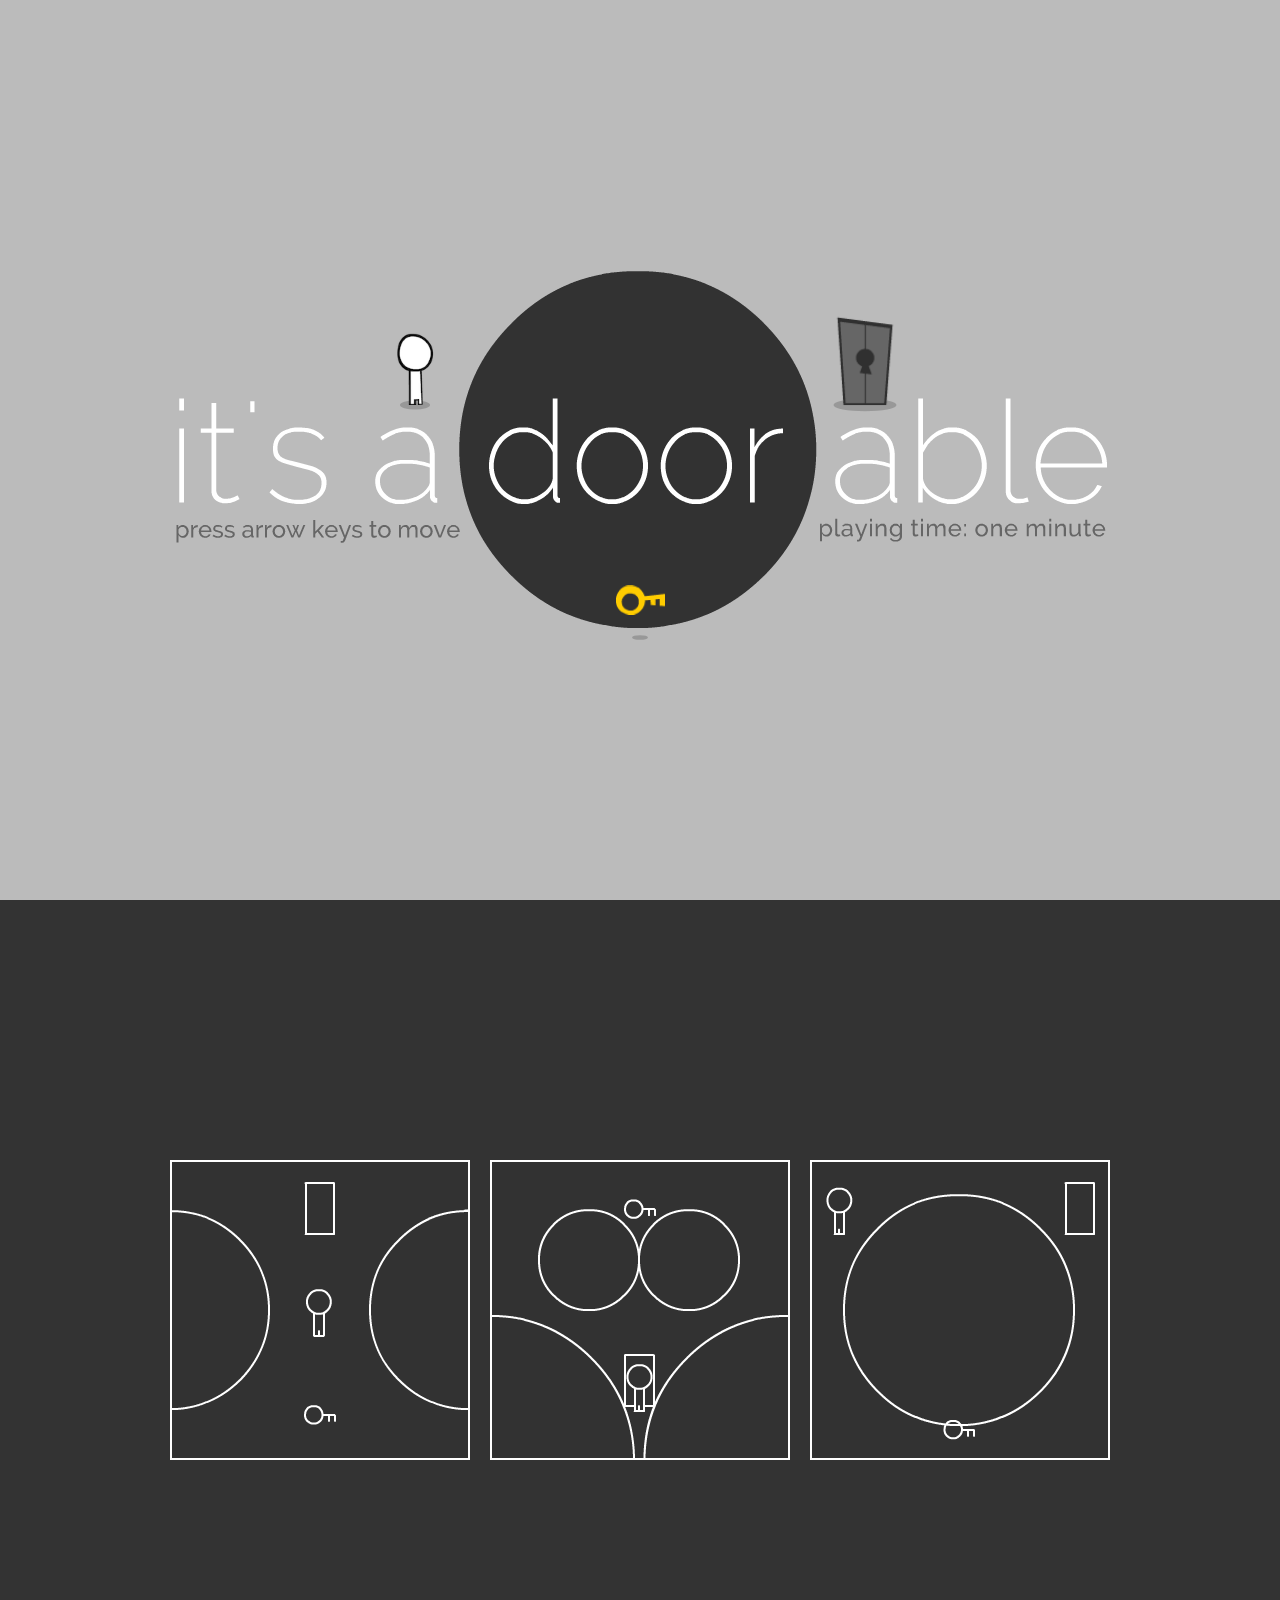
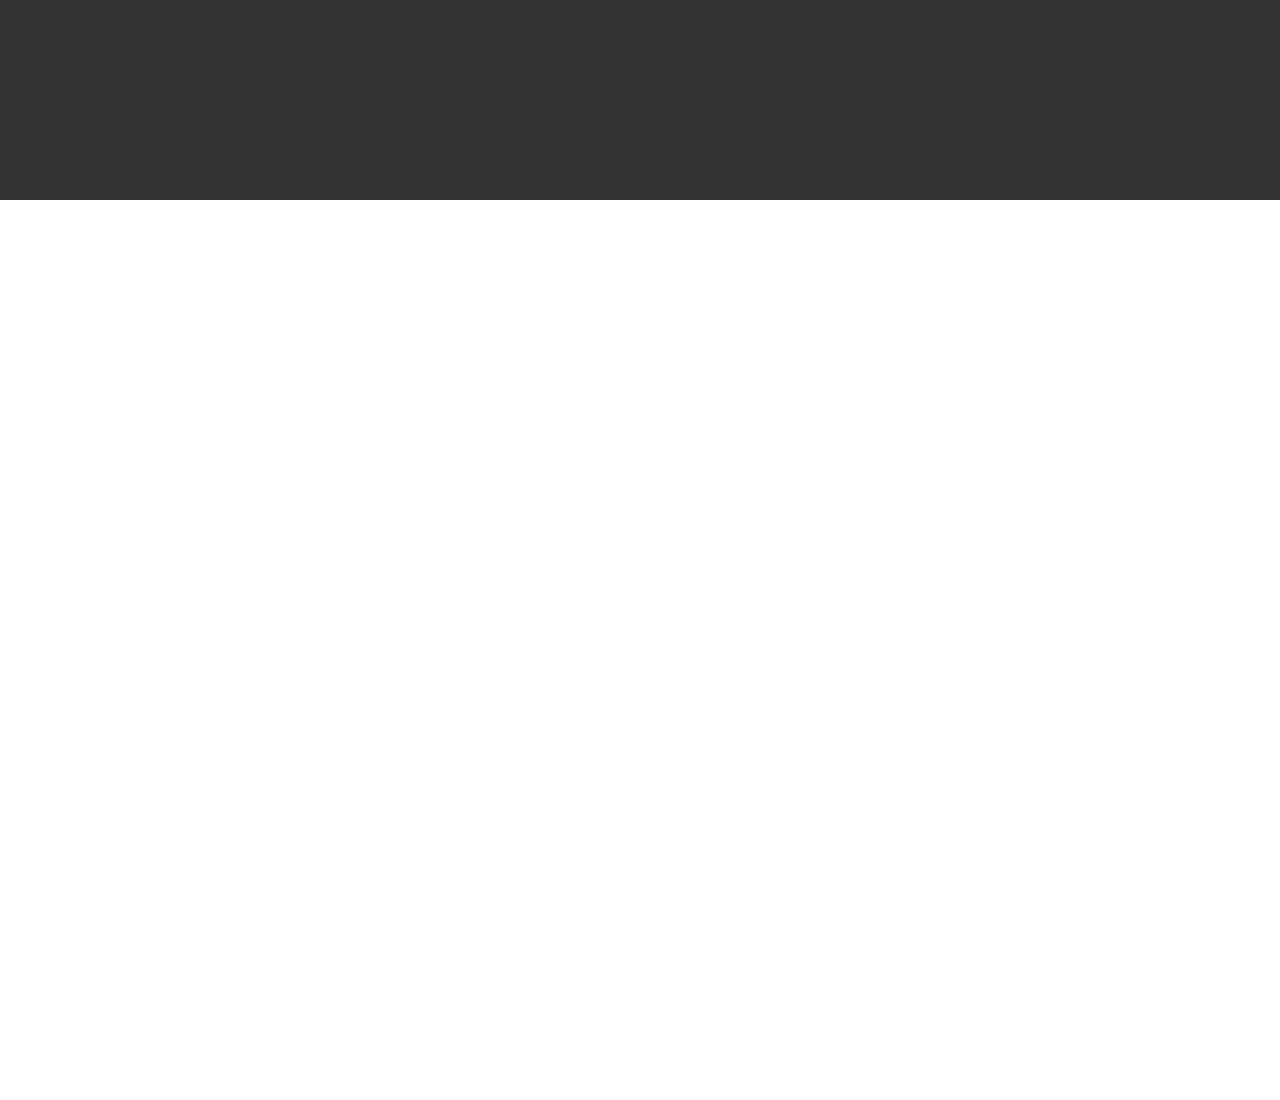
==== index.html @ b554d178 "valentine" ====
<!doctype>
<html>

<head>

	<!-- Place this data between the <head> tags of your website -->
	<title>it's a(door)able</title>
	<meta name="description" content="a one-minute minigame." />
	<link rel="icon" type="image/png" href="favicon.png">

	<!-- Schema.org markup for Google+ -->
	<meta itemprop="name" content="it's a(door)able">
	<meta itemprop="description" content="a one-minute minigame.">
	<meta itemprop="image" content="http://ncase.me/door/thumbnail.png">

	<!-- Open Graph data -->
	<meta property="og:title" content="it's a(door)able">
	<meta property="og:type" content="website">
	<meta property="og:url" content="http://ncase.me/door/">
	<meta property="og:image" content="http://ncase.me/door/thumbnail.png">
	<meta property="og:description" content="a one-minute minigame.">
	<meta property="og:site_name" content="it's a(door)able">

	<!-- Style -->
	<link rel="stylesheet" type="text/css" href="css/index.css">


</head>

<body>

	<div id="loading">
		<div>LOADING</div>
	</div>

	<div id="whole_container">

		<!--span style="display:none"-->
		<div id="screen_one">
			<canvas id="canvas_intro"></canvas>
		</div>

		<div id="screen_two">
			<div id="canvas_container">

				<canvas id="canvas_1" width="300" height="380"></canvas>
				<canvas id="canvas_2" width="300" height="380"></canvas>
				<canvas id="canvas_3" width="300" height="380" style="margin:0"></canvas>

				<div id="valentines_text"></div>
				<div id="rewind_text">rewinding...</div>
				<div id="replay_text">playing back...</div>

			</div>
		</div>

		<div id="screen_three">

		</div>

	</div>

	<div id="arrow_button">
		<button id="next_button">Next →</button>
	</div>

</body>

</html>

<script src="js/Key.js"></script>
<script src="js/game.js"></script>
<script src="js/popup.js"></script>
<script src="js/soundjs-0.6.0.min.js"></script>
---- css/index.css ----
body {
  margin: 0;

  font-family: Helvetica, Arial, sans-serif;
  font-weight: 100;

  overflow: hidden;
}
canvas {
  float: left;
  margin-right: 20px;
}
#whole_container {
  position: absolute;
  width: 100%;
  height: 100%;
  top: 0px;
  -webkit-transition: top 1s ease-in-out;
  -moz-transition: top 1s ease-in-out;
  -ms-transition: top 1s ease-in-out;
  transition: top 1s ease-in-out;
}
#screen_one,
#screen_two,
#screen_three {
  width: 100%;
  height: 100%;
  position: relative;
}
#screen_one {
  background-color: #bbb;
  background-image: url(intro.png);
  background-repeat: no-repeat;
  background-position: 50% 50%;
}
#screen_two {
  background: #333;
}
#screen_three {
  background: #fff;
}
#canvas_container {
  width: 940px;
  height: 380px;
  position: absolute;
  margin: auto;
  top: 0;
  left: 0;
  right: 0;
  bottom: 0;
  background-image: url(levels_bg.png);
  background-repeat: no-repeat;
}

#valentines_text,
#rewind_text,
#replay_text {
  display: none;
  position: absolute;
  bottom: 0;
  width: 100%;
  height: 50px;
  color: #666;
  font-size: 30px;
  text-align: center;
  letter-spacing: 0px;

  -webkit-transition: letter-spacing 5s ease-out;
  -moz-transition: letter-spacing 5s ease-out;
  -ms-transition: letter-spacing 5s ease-out;
  transition: letter-spacing 5s ease-out;
}
#rewind_text,
#replay_text {
  color: #ccc;
  letter-spacing: 2px;
  /*text-align: left;*/
}
#end_container {
  width: 800px;
  height: 550px;
  margin: auto;
  position: absolute;
  top: 0;
  bottom: 0;
  left: 0;
  right: 0;
  font-size: 25px;

  text-align: center;
}

#bottom {
  font-size: 17px;
  position: absolute;
  bottom: 10px;
  right: 10px;
  color: #999;
}
#bottom a {
  color: #aaa;
}
#bottom a:hover {
  color: #ccc;
}

#loading {
  position: fixed;
  top: 0;
  left: 0;

  width: 100%;
  height: 100%;

  background: #333;
  color: #fff;
  font-size: 30px;
  letter-spacing: 5px;
  text-align: center;

  z-index: 1;
}
#loading > div {
  position: absolute;
  margin: auto;
  top: 0;
  left: 0;
  right: 0;
  bottom: 0;
  width: 100%;
  height: 50px;
}

#arrow_button {
  position: absolute;
  bottom: 20px;
  right: 20px;
  display: none; /* Ẩn nút mặc định */
}

#next_button {
  background-color: #ff69b4; /* Màu hồng */
  color: white;
  border: 4px solid #ff1493; /* Viền hồng đậm */
  padding: 20px 40px; /* Tăng kích thước nút */
  font-size: 32px; /* Phong cách pixel lớn */
  font-family: "Pixel", sans-serif;
  text-transform: uppercase;
  border-radius: 10px; /* Giảm độ bo tròn */
  cursor: pointer;
  animation: blink 1s infinite; /* Hiệu ứng nhấp nháy */
  transition: background-color 0.3s ease, transform 0.3s ease;
}

#next_button:hover {
  background-color: #ff1493; /* Hồng đậm hơn khi hover */
  transform: scale(1.1); /* Hiệu ứng phóng to khi hover */
}

@keyframes blink {
  0%,
  100% {
    opacity: 1;
  }
  50% {
    opacity: 0.5;
  }
}
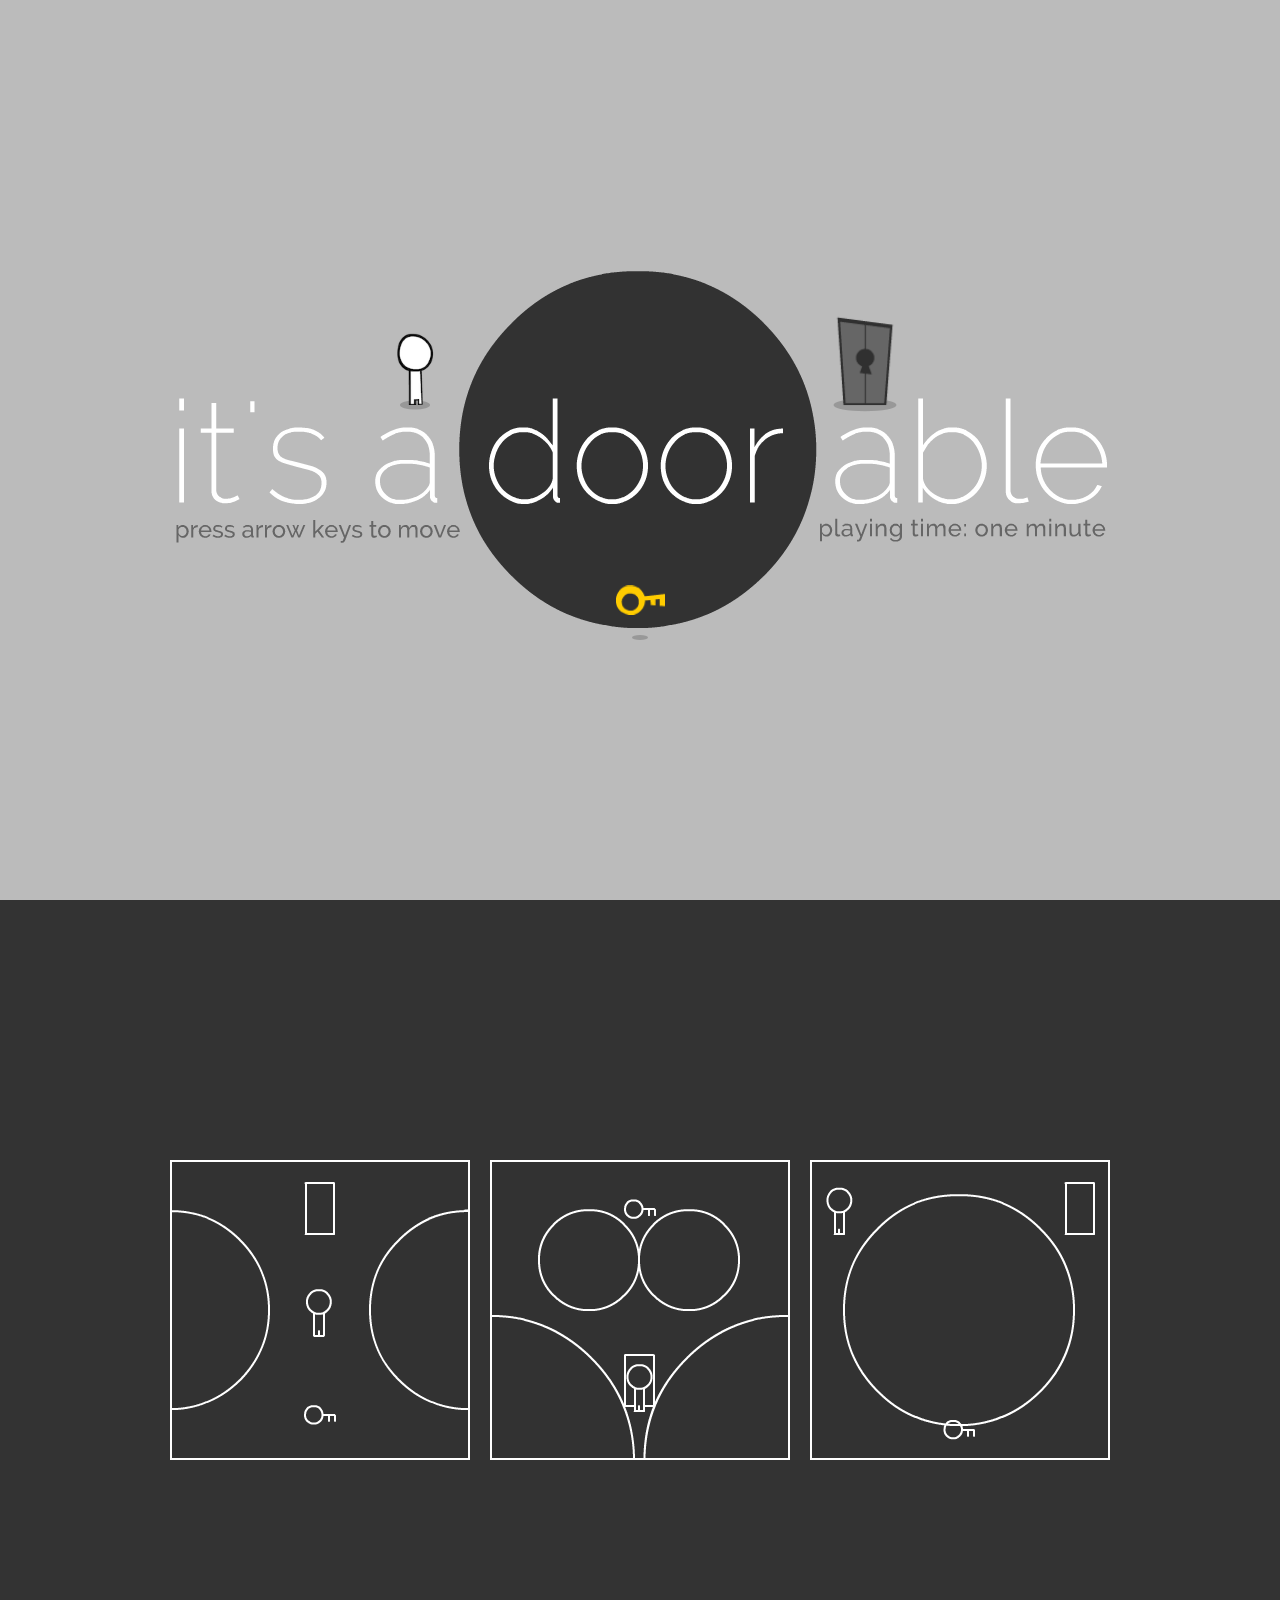
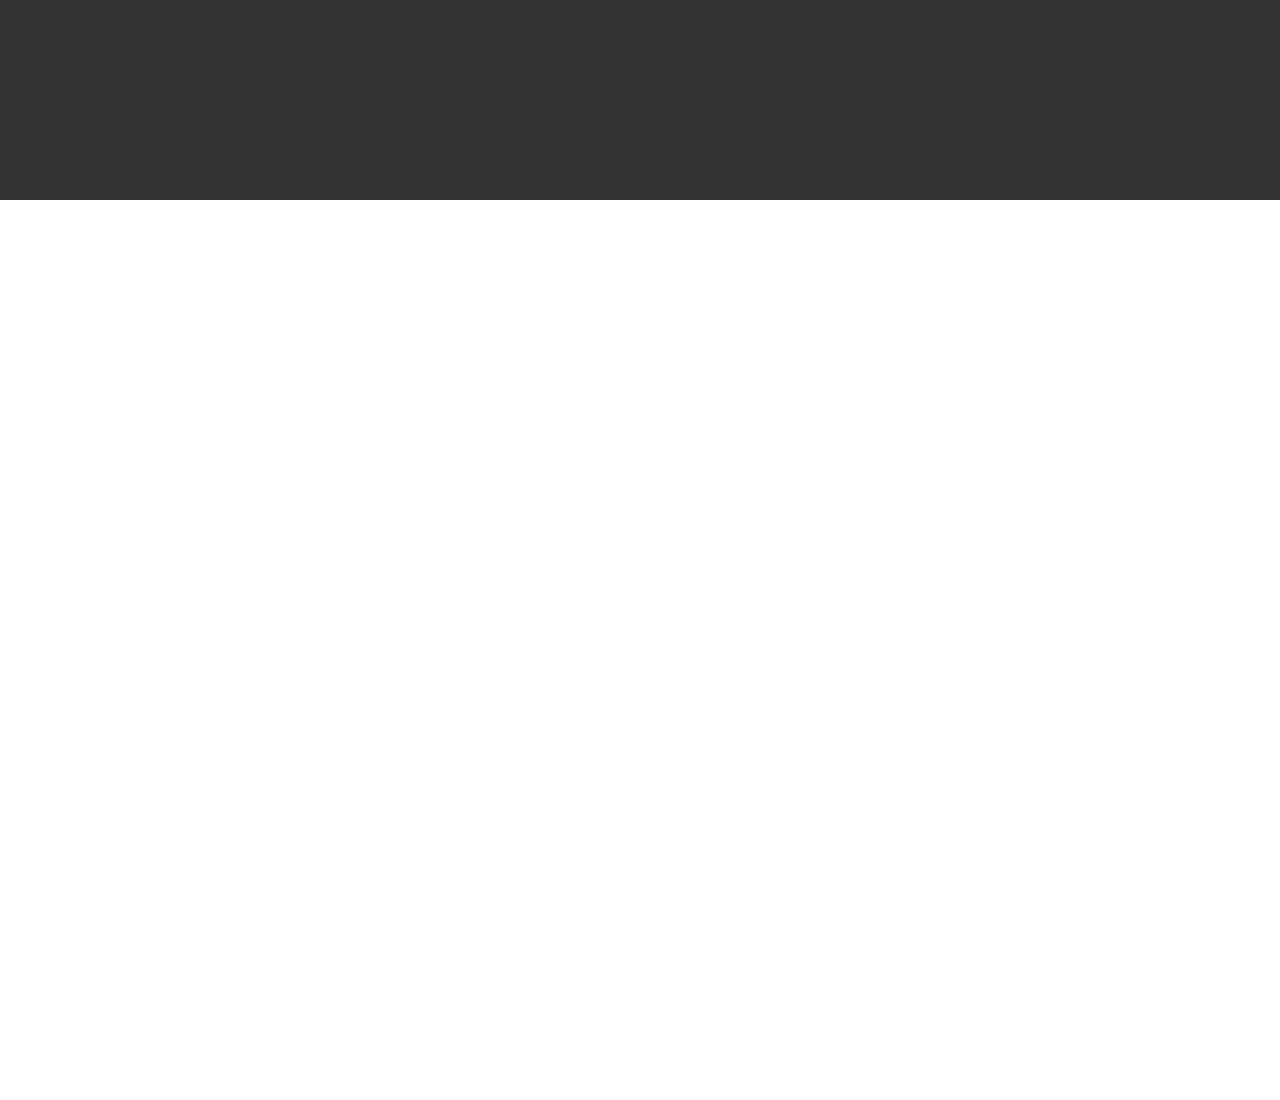
==== commit e36d4eae: "up" ====
--- a/index.html
+++ b/index.html
@@ -2,18 +2,13 @@
 <html>
 
 <head>
-
-	<!-- Place this data between the <head> tags of your website -->
-	<title>it's a(door)able</title>
+	<title>Happy Valentine - it's a(door)able</title>
 	<meta name="description" content="a one-minute minigame." />
+	<link href="https://fonts.googleapis.com/css2?family=Press+Start+2P&display=swap" rel="stylesheet">
 	<link rel="icon" type="image/png" href="favicon.png">
-
-	<!-- Schema.org markup for Google+ -->
 	<meta itemprop="name" content="it's a(door)able">
 	<meta itemprop="description" content="a one-minute minigame.">
 	<meta itemprop="image" content="http://ncase.me/door/thumbnail.png">
-
-	<!-- Open Graph data -->
 	<meta property="og:title" content="it's a(door)able">
 	<meta property="og:type" content="website">
 	<meta property="og:url" content="http://ncase.me/door/">
@@ -34,8 +29,6 @@
 	</div>
 
 	<div id="whole_container">
-
-		<!--span style="display:none"-->
 		<div id="screen_one">
 			<canvas id="canvas_intro"></canvas>
 		</div>
@@ -61,7 +54,7 @@
 	</div>
 
 	<div id="arrow_button">
-		<button id="next_button">Next →</button>
+		<button id="next_button">Next</button>
 	</div>
 
 </body>
--- a/css/index.css
+++ b/css/index.css
@@ -51,8 +51,23 @@
   background-image: url(levels_bg.png);
   background-repeat: no-repeat;
 }
-
-#valentines_text,
+#valentines_text {
+  font-family: "Press Start 2P", monospace;
+  font-size: 22px;
+  display: none;
+  position: absolute;
+  bottom: 0;
+  width: 100%;
+  height: 50px;
+  color: #ed90c3;
+  text-align: center;
+  letter-spacing: 0px;
+
+  -webkit-transition: letter-spacing 5s ease-out;
+  -moz-transition: letter-spacing 5s ease-out;
+  -ms-transition: letter-spacing 5s ease-out;
+  transition: letter-spacing 5s ease-out;
+}
 #rewind_text,
 #replay_text {
   display: none;
@@ -60,7 +75,7 @@
   bottom: 0;
   width: 100%;
   height: 50px;
-  color: #666;
+  color: #edcadd;
   font-size: 30px;
   text-align: center;
   letter-spacing: 0px;
@@ -133,28 +148,38 @@
 
 #arrow_button {
   position: absolute;
-  bottom: 20px;
-  right: 20px;
-  display: none; /* Ẩn nút mặc định */
+  bottom: 30px;
+  right: 30px;
+  display: none;
 }
 
 #next_button {
-  background-color: #ff69b4; /* Màu hồng */
+  background-color: #ff69b4;
   color: white;
-  border: 4px solid #ff1493; /* Viền hồng đậm */
-  padding: 20px 40px; /* Tăng kích thước nút */
-  font-size: 32px; /* Phong cách pixel lớn */
-  font-family: "Pixel", sans-serif;
+  border: 4px solid #ff1493;
+  padding: 20px 40px;
+  font-size: 30px;
+  font-family: "Press Start 2P", "Pixel", sans-serif;
   text-transform: uppercase;
-  border-radius: 10px; /* Giảm độ bo tròn */
+  border-radius: 8px;
   cursor: pointer;
-  animation: blink 1s infinite; /* Hiệu ứng nhấp nháy */
-  transition: background-color 0.3s ease, transform 0.3s ease;
+  animation: blink 1s infinite, pixel-bounce 0.3s ease-in-out,
+    pop-in 0.3s ease-in-out;
+  transition: background-color 0.3s ease, transform 0.3s ease,
+    border-color 0.3s ease, box-shadow 0.3s ease;
+  display: flex;
+  justify-content: center;
+  align-items: center;
+  box-shadow: 0 0 15px rgba(255, 20, 147, 0.8);
+  width: auto;
+  height: auto;
 }
 
 #next_button:hover {
-  background-color: #ff1493; /* Hồng đậm hơn khi hover */
-  transform: scale(1.1); /* Hiệu ứng phóng to khi hover */
+  background-color: #ff1493;
+  transform: scale(1.2) rotate(5deg);
+  border-color: #ff69b4;
+  box-shadow: 0 0 25px rgba(255, 20, 147, 1);
 }
 
 @keyframes blink {
@@ -166,3 +191,26 @@
     opacity: 0.5;
   }
 }
+
+@keyframes pixel-bounce {
+  0% {
+    transform: translateY(0);
+  }
+  50% {
+    transform: translateY(-10px);
+  }
+  100% {
+    transform: translateY(0);
+  }
+}
+
+@keyframes pop-in {
+  0% {
+    transform: scale(0);
+    opacity: 0;
+  }
+  100% {
+    transform: scale(1);
+    opacity: 1;
+  }
+}
